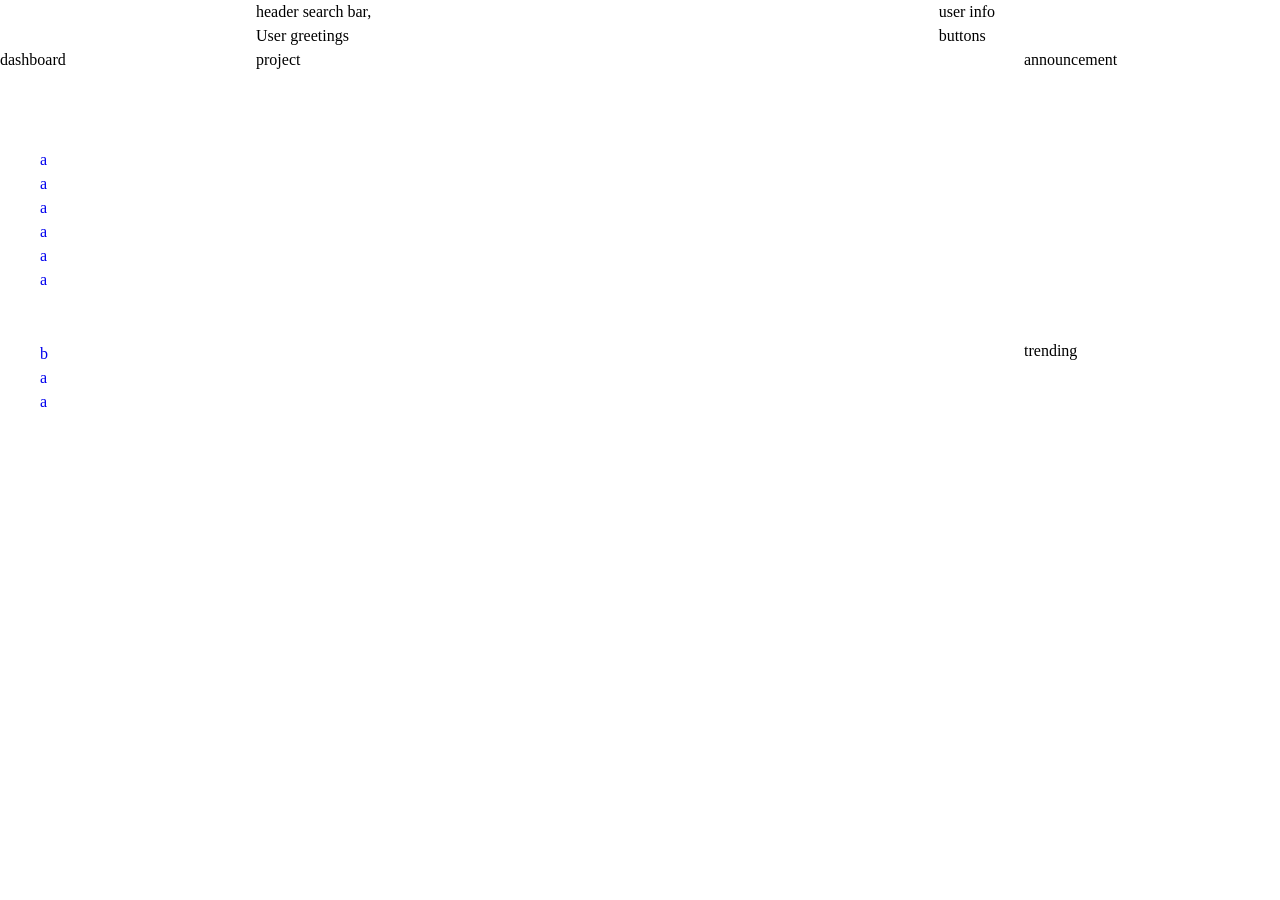
==== index.html @ 8a16e359 "finish the grid layout final" ====
<!DOCTYPE html>
<html lang="en">
<head>
    <meta charset="UTF-8">
    <meta name="viewport" content="width=device-width, initial-scale=1.0">
    <title>Admin Dashboard</title>
    <link rel="stylesheet" href="style.css">
</head>
<body>
    <div class="container">
        <div class="header">
           
            <div class="search"> header  search bar,</div>
            <div class="info"> user info</div>
            <div class="greetings">User greetings</div>
            <div class="buttons">buttons</div>
        </div>
        
        <div class="dashboard">
            <div class="logo">dashboard </div>
            
            <div class="nav1">
                <ul>
                    <li><a href="#">a</a></li>
                    <li><a href="#">a</a></li>
                    <li><a href="#">a</a></li>
                    <li><a href="#">a</a></li>
                    <li><a href="#">a</a></li>
                    <li><a href="#">a</a></li>
                </ul>
            </div>

            <div class="nav2">
                <ul>
                    <li><a href="#">b</a></li>
                    <li><a href="#">a</a></li>
                    <li><a href="#">a</a></li>  
                  </ul>
            </div>
        </div>
        <div class="main">
            <div class="project">
            project
             </div>
            <div class="announcement">
            announcement
            </div>
            <div class="trending">
            trending
            </div>
        </div>
    </div>
</body>
</html>
---- style.css ----
/*
  Josh's Custom CSS Reset
  https://www.joshwcomeau.com/css/custom-css-reset/
*/
*, *::before, *::after {
  box-sizing: border-box;
}
*:not(dialog) {
  margin: 0;
}
@media (prefers-reduced-motion: no-preference) {
  html {
    interpolate-size: allow-keywords;
  }
}
body {
  line-height: 1.5;
  -webkit-font-smoothing: antialiased;
}
img, picture, video, canvas, svg {
  display: block;
  max-width: 100%;
}
input, button, textarea, select {
  font: inherit;
}
p, h1, h2, h3, h4, h5, h6 {
  overflow-wrap: break-word;
}
p {
  text-wrap: pretty;
}
h1, h2, h3, h4, h5, h6 {
  text-wrap: balance;
}

.container{
  display: grid;
  grid-template-columns: 1fr 3fr 1fr;
}

.header{
  grid-column: 2 /4 ;
}

.dashboard{
  grid-column: 1 /2 ;
} 

.main{
  grid-column: 2 /4 ;
}

ul, li {
  list-style: none;
}

a:link {
  text-decoration: none;
}

a:visited {
  text-decoration: none;
}

a:hover {
   text-decoration: none;
}

a:active {
  text-decoration: none;
}

.dashboard{
  display: grid;
  grid-template-rows: 50px 1fr 2fr;
  gap: 50px
}
.header{
  display: grid;
  grid-template-columns: 2fr 1fr;
}
.main{
   display: grid;
   grid-template-columns: 3fr 1fr;
}

.project{
  grid-row: 1 / 3;
}
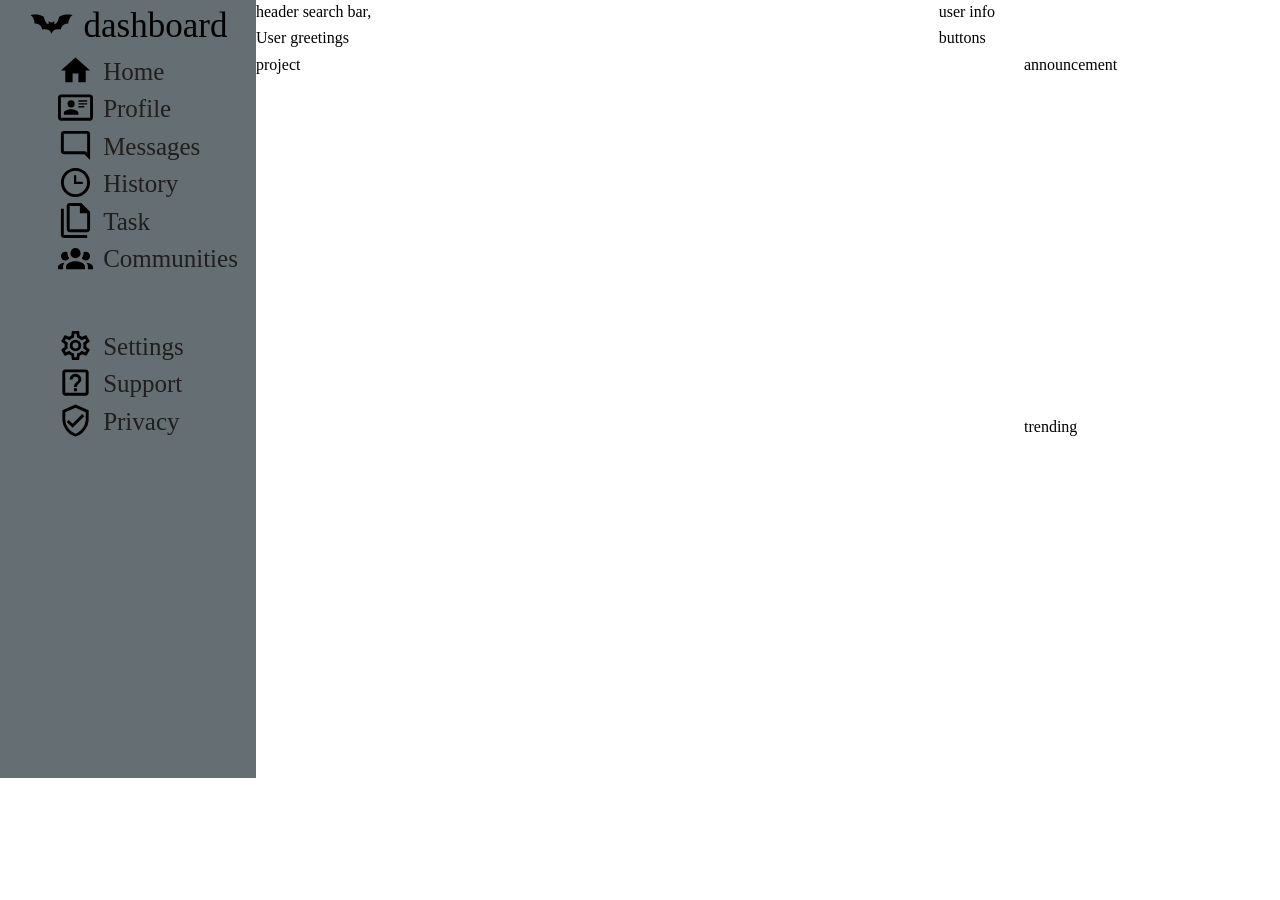
==== commit e12d3349: "finish the dashboard section" ====
--- a/index.html
+++ b/index.html
@@ -15,26 +15,27 @@
             <div class="greetings">User greetings</div>
             <div class="buttons">buttons</div>
         </div>
-        
+        <div class="logo_container">
+             <div class="logo"><img src="./Svg/bat.svg" alt="Bat"> dashboard </div>
+        </div>
         <div class="dashboard">
-            <div class="logo">dashboard </div>
-            
+           
             <div class="nav1">
                 <ul>
-                    <li><a href="#">a</a></li>
-                    <li><a href="#">a</a></li>
-                    <li><a href="#">a</a></li>
-                    <li><a href="#">a</a></li>
-                    <li><a href="#">a</a></li>
-                    <li><a href="#">a</a></li>
+                    <li><img src="./Svg/home.svg" alt="Home_logo" > <a  href="#">Home</a></li>
+                    <li><img src="./Svg/card-account-details-outline.svg" alt="profile_logo"><a href="#">Profile</a></li>
+                    <li><img src="./Svg/message-reply-outline.svg" alt="Meeage_logo"><a href="#">Messages</a></li>
+                    <li><img src="./Svg/clock-time-three-outline.svg" alt="Clock_logo"><a href="#">History</a></li>
+                    <li><img src="./Svg/file-multiple-outline.svg" alt="File_logo"><a href="#">Task</a></li>
+                    <li><img src="./Svg/account-group.svg" alt="group_People_logo"><a href="#">Communities</a></li>
                 </ul>
             </div>
 
             <div class="nav2">
                 <ul>
-                    <li><a href="#">b</a></li>
-                    <li><a href="#">a</a></li>
-                    <li><a href="#">a</a></li>  
+                    <li><img src="./Svg/cog-outline.svg" alt="Cog_logo"><a href="#">Settings</a></li>
+                    <li><img src="./Svg/help-box-outline.svg" alt="help_logo"><a href="#">Support</a></li>
+                    <li><img src="./Svg/shield-check-outline.svg" alt="Shield_logo"><a href="#">Privacy</a></li>  
                   </ul>
             </div>
         </div>
--- a/style.css
+++ b/style.css
@@ -33,7 +33,16 @@
 h1, h2, h3, h4, h5, h6 {
   text-wrap: balance;
 }
+:root{
+  --big_header: 35px;
+  --small_header: 25px;
 
+  --bg_color_black: rgb(32, 30, 30);
+  --bg_color_gray: #656e72 ;
+
+  --white_txt: white;
+
+}
 .container{
   display: grid;
   grid-template-columns: 1fr 3fr 1fr;
@@ -57,28 +66,43 @@
 
 a:link {
   text-decoration: none;
+  color: var(--bg_color_black);
 }
 
 a:visited {
   text-decoration: none;
+    color: var(--bg_color_black);
 }
+
 
 a:hover {
    text-decoration: none;
+     color: var(--bg_color_black);
 }
+
 
 a:active {
   text-decoration: none;
+  color: var(--bg_color_black);
 }
-
+.logo_container{
+  display: grid;
+  justify-content: center;
+  grid-column: 1/2;
+  grid-row: 1 /2;
+  background-color: var(--bg_color_gray);
+}
 .dashboard{
   display: grid;
-  grid-template-rows: 50px 1fr 2fr;
-  gap: 50px
+  grid-template-rows:  1fr 2fr;
+  gap: 50px;
+  justify-content:center;
+  background: var(--bg_color_gray);
+
 }
 .header{
   display: grid;
-  grid-template-columns: 2fr 1fr;
+  grid-template-columns: 2fr 1fr ;
 }
 .main{
    display: grid;
@@ -87,4 +111,26 @@
 
 .project{
   grid-row: 1 / 3;
-}+
+}
+.logo{
+  font-size: var(--big_header);
+  display: flex;
+  gap: 10px;
+  
+}
+.logo_container .logo img{
+   height: 45px;
+  width: 45px;
+}
+.dashboard img{
+  height: var(--big_header);
+  width: var(--big_header);
+}
+.nav1 li,
+.nav2 li{
+  font-size: var(--small_header);
+  display: flex;
+  gap: 10px;
+}
+
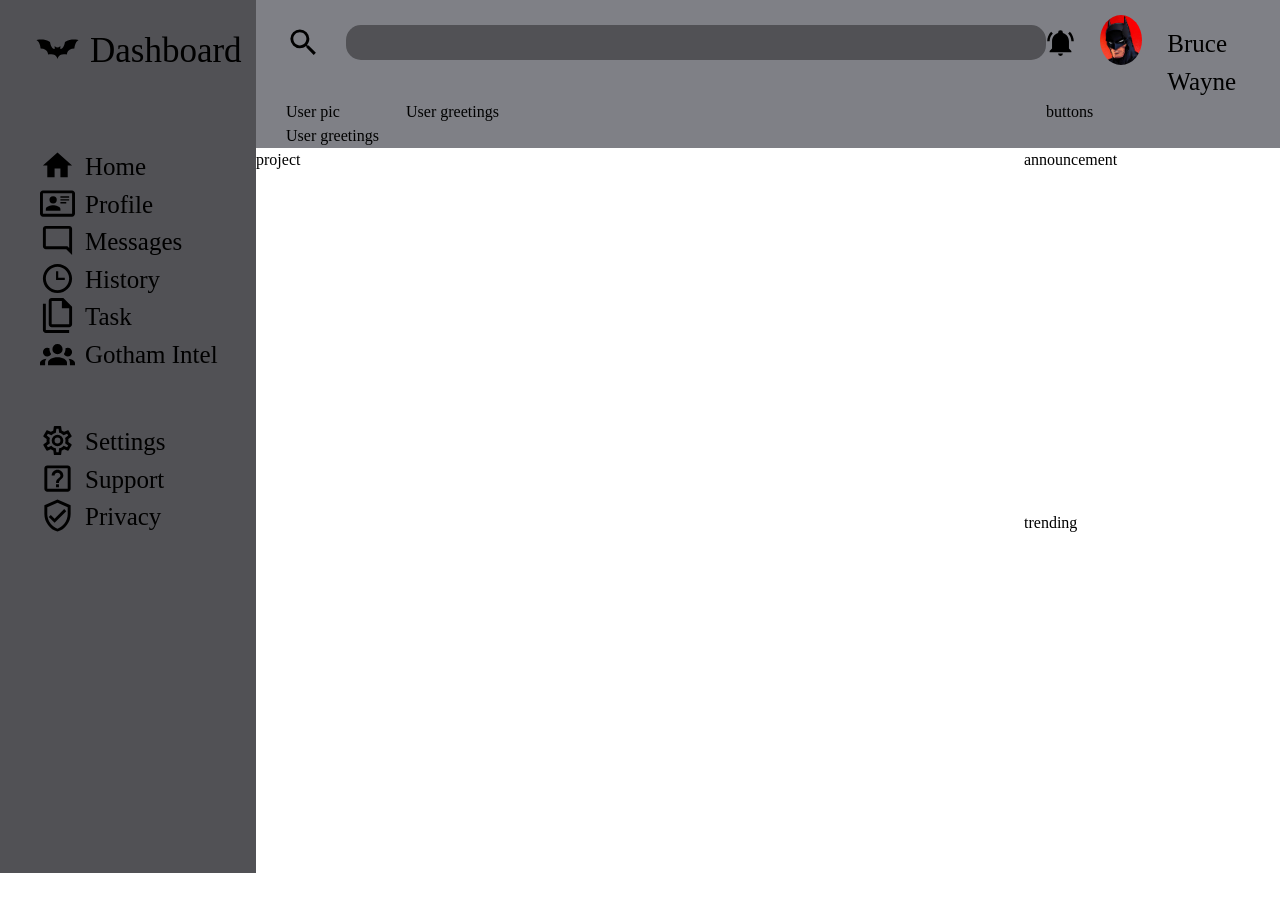
==== commit 161d4bf7: "finished the half of header" ====
--- a/index.html
+++ b/index.html
@@ -10,13 +10,33 @@
     <div class="container">
         <div class="header">
            
-            <div class="search"> header  search bar,</div>
-            <div class="info"> user info</div>
-            <div class="greetings">User greetings</div>
+            <div class="search">
+                <form action="#">
+                    <label for="search"><img src="./Svg/magnify.svg" alt="magnify_glass">  </label>
+                    <input type="text" id="search" name="search">
+                </form></div>
+            <div class="info"> 
+                <div class="img1">
+                    <img src="./Svg/bell-ring.svg" alt="bell">
+                </div>
+                <div class="img2">
+                    <img src="./pic/batmanpic.jpeg" alt="batman">
+                </div> Bruce Wayne</div>
+            <div class="greetings">
+                <div class="profil">
+                    User pic
+                </div>
+                <div class="txt1">
+                    User greetings 
+                </div>
+                <div class="txt2">
+                    User greetings 
+                </div>
+            </div>
             <div class="buttons">buttons</div>
         </div>
         <div class="logo_container">
-             <div class="logo"><img src="./Svg/bat.svg" alt="Bat"> dashboard </div>
+             <div class="logo"><img src="./Svg/bat.svg" alt="Bat"> Dashboard </div>
         </div>
         <div class="dashboard">
            
@@ -24,10 +44,10 @@
                 <ul>
                     <li><img src="./Svg/home.svg" alt="Home_logo" > <a  href="#">Home</a></li>
                     <li><img src="./Svg/card-account-details-outline.svg" alt="profile_logo"><a href="#">Profile</a></li>
-                    <li><img src="./Svg/message-reply-outline.svg" alt="Meeage_logo"><a href="#">Messages</a></li>
+                    <li><img src="./Svg/message-reply-outline.svg" alt="Message_logo"><a href="#">Messages</a></li>
                     <li><img src="./Svg/clock-time-three-outline.svg" alt="Clock_logo"><a href="#">History</a></li>
                     <li><img src="./Svg/file-multiple-outline.svg" alt="File_logo"><a href="#">Task</a></li>
-                    <li><img src="./Svg/account-group.svg" alt="group_People_logo"><a href="#">Communities</a></li>
+                    <li><img src="./Svg/account-group.svg" alt="group_People_logo"><a href="#">Gotham Intel</a></li>
                 </ul>
             </div>
 
--- a/style.css
+++ b/style.css
@@ -34,13 +34,17 @@
   text-wrap: balance;
 }
 :root{
+  --bigest_header:100px;
+  --biger_header: 50px;
   --big_header: 35px;
   --small_header: 25px;
 
-  --bg_color_black: rgb(32, 30, 30);
-  --bg_color_gray: #656e72 ;
+  --bg_color_black: 	#242424(32, 30, 30);
+  --bg_color_gray: 		#515155;
+  --bg_color_light_gray: #7F8086;
 
   --white_txt: white;
+
 
 }
 .container{
@@ -87,22 +91,26 @@
 }
 .logo_container{
   display: grid;
-  justify-content: center;
+  justify-content: start;
   grid-column: 1/2;
   grid-row: 1 /2;
   background-color: var(--bg_color_gray);
+  padding-left: 35px;
 }
 .dashboard{
   display: grid;
   grid-template-rows:  1fr 2fr;
   gap: 50px;
-  justify-content:center;
+  justify-content:start;
   background: var(--bg_color_gray);
 
 }
 .header{
   display: grid;
   grid-template-columns: 2fr 1fr ;
+  padding-left: 30px;
+  padding-top: var(--small_header);
+  background: var(--bg_color_light_gray);
 }
 .main{
    display: grid;
@@ -112,6 +120,9 @@
 .project{
   grid-row: 1 / 3;
 
+}
+.logo_container{
+   padding-top: var(--small_header)
 }
 .logo{
   font-size: var(--big_header);
@@ -134,3 +145,49 @@
   gap: 10px;
 }
 
+form label
+{
+  height: var(--big_header);
+  width: var(--big_header);
+ gap: var(--small_header);
+}
+form input[type="text"]{
+  padding: 7px;
+  font-size: 14px;
+  border-radius: 15px;
+  border: none;
+  background-color: var(--bg_color_gray);
+  width: 700px;
+}
+.search form{
+  display: flex; 
+   gap: var(--small_header);
+}
+.info{
+  display: flex;
+  gap: var(--small_header);
+  font-size: var(--small_header);
+}
+.img1 img{
+  height: var(--big_header);
+  width: var(--big_header);
+}
+.img2 img{
+    margin-top: -10px;
+    height: var(--biger_header);
+    width: var(--biger_header);
+    border-radius: 50%;
+}
+.greetings{
+  display:  grid;
+  grid-template-columns: 120px 1fr;
+  grid-template-rows: 1fr 1fr;
+}
+
+.greetings  .profile{
+  grid-row: 1 /3 ;
+}
+
+.profile image{
+ 
+}
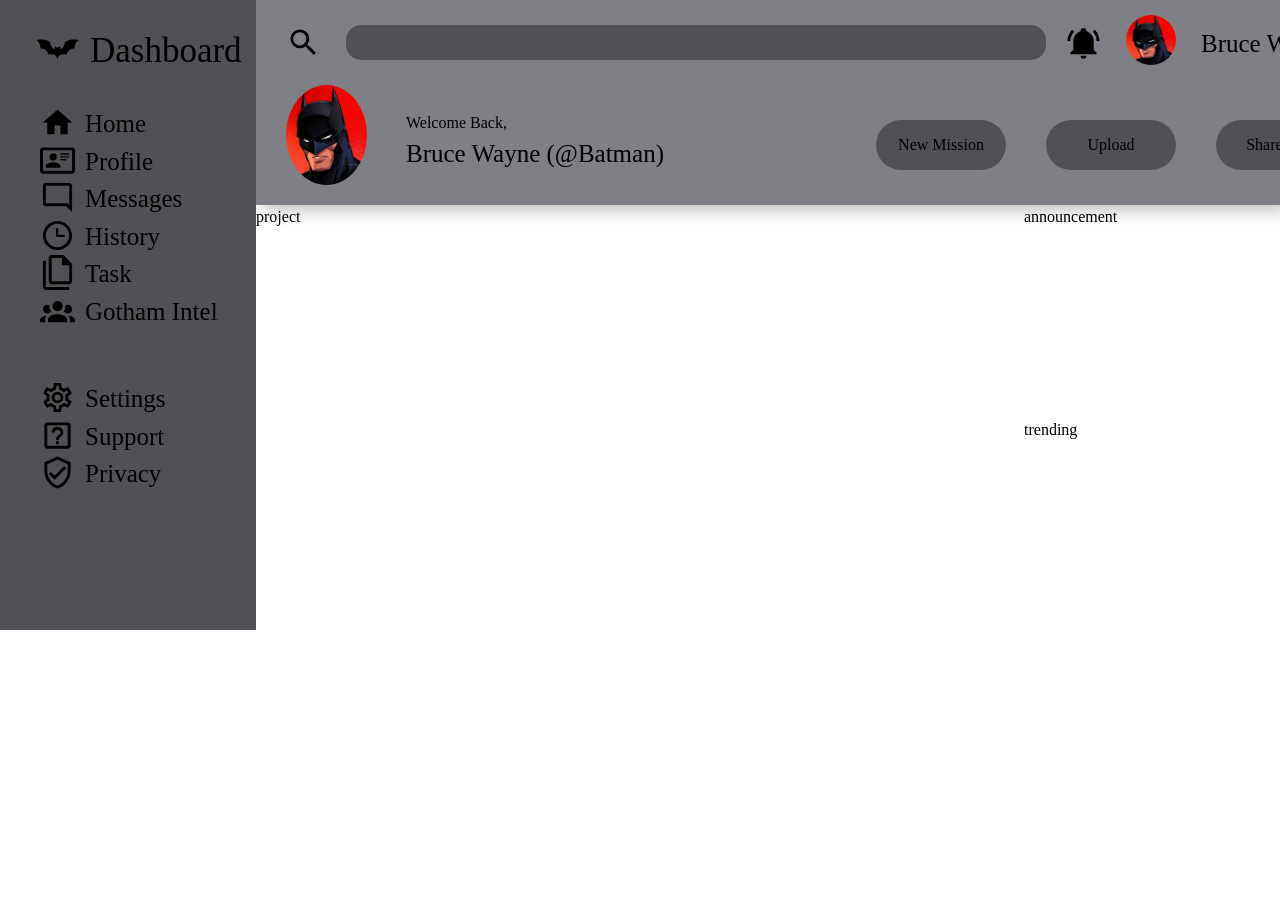
==== commit a7569e77: "completed the header" ====
--- a/index.html
+++ b/index.html
@@ -23,17 +23,21 @@
                     <img src="./pic/batmanpic.jpeg" alt="batman">
                 </div> Bruce Wayne</div>
             <div class="greetings">
-                <div class="profil">
-                    User pic
+                <div class="profile">
+                    <img src="./pic/batmanpic.jpeg" alt="batman">
                 </div>
                 <div class="txt1">
-                    User greetings 
+                    Welcome Back,
                 </div>
                 <div class="txt2">
-                    User greetings 
+                    Bruce Wayne (@Batman)
                 </div>
             </div>
-            <div class="buttons">buttons</div>
+            <div class="buttons">
+                <button>New Mission </button>
+                <button>Upload</button>
+                <button>Share Intel</button>
+            </div>
         </div>
         <div class="logo_container">
              <div class="logo"><img src="./Svg/bat.svg" alt="Bat"> Dashboard </div>
--- a/style.css
+++ b/style.css
@@ -34,18 +34,19 @@
   text-wrap: balance;
 }
 :root{
-  --bigest_header:100px;
-  --biger_header: 50px;
+  --biggest_header:100px;
+  --bigger_header: 50px;
   --big_header: 35px;
   --small_header: 25px;
 
   --bg_color_black: 	#242424(32, 30, 30);
+  --bg_color_dark_gray: 	#454547;
   --bg_color_gray: 		#515155;
   --bg_color_light_gray: #7F8086;
 
   --white_txt: white;
 
-
+  --small_txt:16px;
 }
 .container{
   display: grid;
@@ -111,6 +112,8 @@
   padding-left: 30px;
   padding-top: var(--small_header);
   background: var(--bg_color_light_gray);
+  gap: 20px;
+  box-shadow: 8px 5px 16px 0px rgba(0,0,0,0.26);
 }
 .main{
    display: grid;
@@ -137,6 +140,9 @@
 .dashboard img{
   height: var(--big_header);
   width: var(--big_header);
+}
+.nav1{
+  margin-top: -100px;
 }
 .nav1 li,
 .nav2 li{
@@ -174,20 +180,55 @@
 }
 .img2 img{
     margin-top: -10px;
-    height: var(--biger_header);
-    width: var(--biger_header);
+    height: var(--bigger_header);
+    width: var(--bigger_header);
     border-radius: 50%;
 }
 .greetings{
   display:  grid;
   grid-template-columns: 120px 1fr;
   grid-template-rows: 1fr 1fr;
+  margin-bottom: 20px;
 }
 
 .greetings  .profile{
   grid-row: 1 /3 ;
 }
 
-.profile image{
- 
+.profile img{
+  height: var(--biggest_header);
+  width: var(---biggest_header);
+  border-radius: 60%;
+}
+
+.greetings .txt1{
+  font-size: var(--small_txt);
+  align-self: end;
+}
+
+.greetings .txt2{
+  font-size: var(--small_header);
+}
+.buttons{
+  align-self: center;
+  justify-items: center;
+  display: grid;
+  grid-template-columns: 150px 150px 150px;
+  margin-left: -200px;
+  gap: 20px;
+}
+
+.buttons button{
+  width: 130px;
+  height: 50px;
+  text-align: center;
+  background-color: var(--bg_color_gray);
+  border-radius: 50px;
+  border: none;
+  font-size: var(--small_txt);
+  
+}
+
+.buttons button:active{
+  background-color: var(--bg_color_dark_gray);
 }
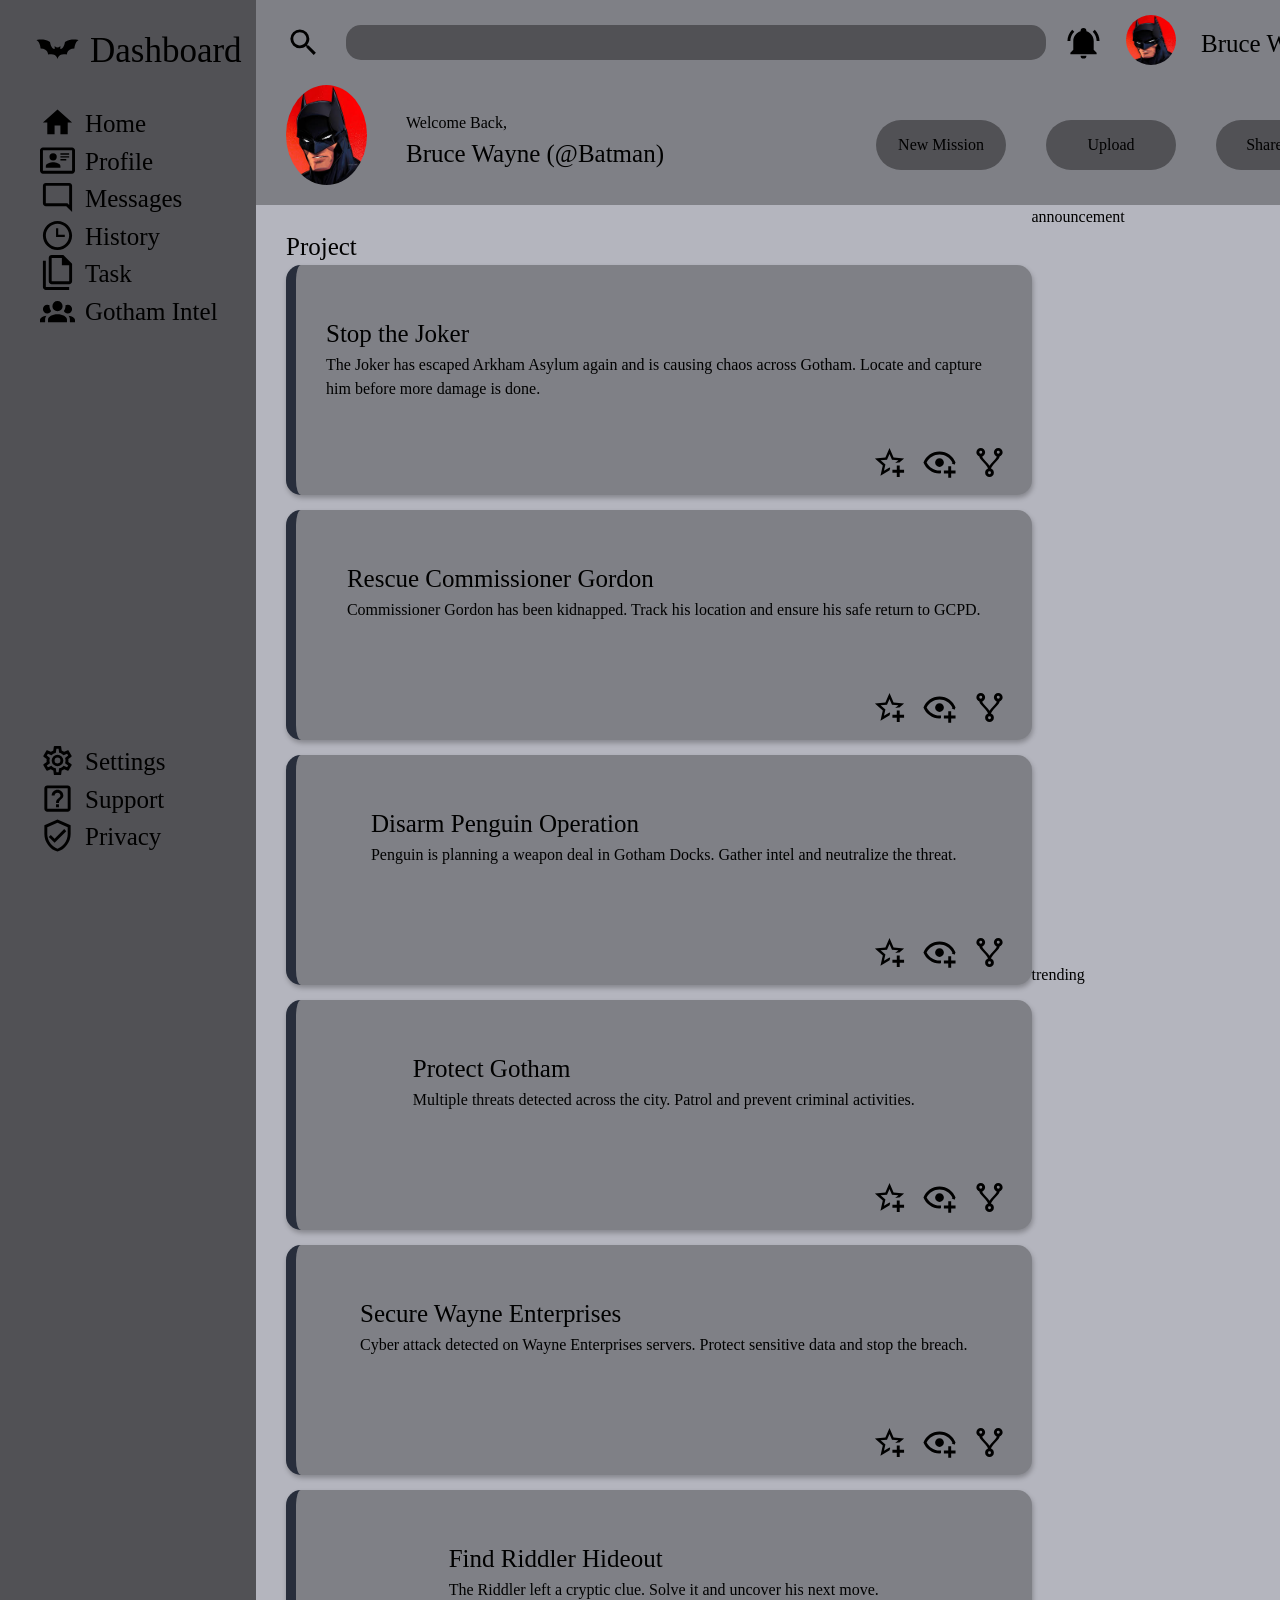
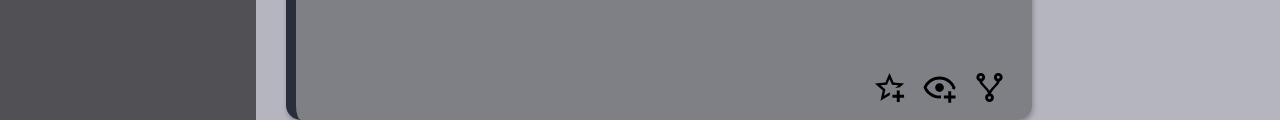
==== commit 69ab405b: "finish the project section" ====
--- a/index.html
+++ b/index.html
@@ -65,10 +65,102 @@
         </div>
         <div class="main">
             <div class="project">
-            project
+                <div class="project_header">Project</div>
+                    <div class="project_list">
+                         <div class="project_card">
+                            <div class="project_txt">
+                                <div class="project_title">
+                                    Stop the Joker
+                                </div>
+                                <p>
+                                    The Joker has escaped Arkham Asylum again and is causing chaos across Gotham. Locate and capture him before more damage is done.
+                                </p>
+                            </div>
+                     <div class="project_logo">
+                        <a href="#"><img src="./Svg/star-plus-outline.svg" alt="Star_logo"></a>  
+                        <a href="#"><img src="./Svg/eye-plus-outline.svg" alt="Eye_logo"></a>
+                        <a href="#"><img src="./Svg/source-fork.svg" alt="Source-fork_logo"></a> 
+                    </div>
+                </div>
+                <div class="project_card">
+                        <div class="project_txt">
+                            <div class="project_title">
+                                Rescue Commissioner Gordon
+                            </div>
+                            <p>
+                                Commissioner Gordon has been kidnapped. Track his location and ensure his safe return to GCPD.
+                            </p>
+                        </div>
+                     <div class="project_logo">
+                        <a href="#"><img src="./Svg/star-plus-outline.svg" alt="Star_logo"></a>  
+                        <a href="#"><img src="./Svg/eye-plus-outline.svg" alt="Eye_logo"></a>
+                        <a href="#"><img src="./Svg/source-fork.svg" alt="Source-fork_logo"></a> 
+                    </div>
+                </div>
+                <div class="project_card">
+                    <div class="project_txt">
+                        <div class="project_title">
+                            Disarm Penguin Operation
+                        </div>
+                        <p>
+                            Penguin is planning a weapon deal in Gotham Docks. Gather intel and neutralize the threat.
+                        </p>
+                    </div>    
+                    <div class="project_logo">
+                        <a href="#"><img src="./Svg/star-plus-outline.svg" alt="Star_logo"></a>  
+                        <a href="#"><img src="./Svg/eye-plus-outline.svg" alt="Eye_logo"></a>
+                        <a href="#"><img src="./Svg/source-fork.svg" alt="Source-fork_logo"></a> 
+                    </div>
+                </div>
+                <div class="project_card">
+                    <div class="project_txt">
+                            <div class="project_title">
+                                Protect Gotham
+                            </div>
+                            <p>
+                                Multiple threats detected across the city. Patrol and prevent criminal activities.
+                            </p>
+                    </div>
+                     <div class="project_logo">
+                        <a href="#"><img src="./Svg/star-plus-outline.svg" alt="Star_logo"></a>  
+                        <a href="#"><img src="./Svg/eye-plus-outline.svg" alt="Eye_logo"></a>
+                        <a href="#"><img src="./Svg/source-fork.svg" alt="Source-fork_logo"></a> 
+                    </div>
+                </div>
+                <div class="project_card">
+                    <div class="project_txt">
+                            <div class="project_title">
+                                Secure Wayne Enterprises
+                            </div>
+                            <p>
+                                Cyber attack detected on Wayne Enterprises servers. Protect sensitive data and stop the breach.
+                            </p>
+                    </div>
+                     <div class="project_logo">
+                        <a href="#"><img src="./Svg/star-plus-outline.svg" alt="Star_logo"></a>  
+                        <a href="#"><img src="./Svg/eye-plus-outline.svg" alt="Eye_logo"></a>
+                        <a href="#"><img src="./Svg/source-fork.svg" alt="Source-fork_logo"></a> 
+                    </div>
+                </div>
+                <div class="project_card">
+                    <div class="project_txt">
+                            <div class="project_title">
+                                Find Riddler Hideout
+                            </div>
+                            <p>
+                                The Riddler left a cryptic clue. Solve it and uncover his next move.
+                            </p>
+                    </div>
+                     <div class="project_logo">
+                        <a href="#"><img src="./Svg/star-plus-outline.svg" alt="Star_logo"></a>  
+                        <a href="#"><img src="./Svg/eye-plus-outline.svg" alt="Eye_logo"></a>
+                        <a href="#"><img src="./Svg/source-fork.svg" alt="Source-fork_logo"></a> 
+                    </div>
+                    </div>
+                </div>
              </div>
             <div class="announcement">
-            announcement
+              announcement
             </div>
             <div class="trending">
             trending
--- a/style.css
+++ b/style.css
@@ -43,10 +43,12 @@
   --bg_color_dark_gray: 	#454547;
   --bg_color_gray: 		#515155;
   --bg_color_light_gray: #7F8086;
-
+  --bg_color_gray_lightest: #b4b5be;
   --white_txt: white;
 
   --small_txt:16px;
+
+  --shadow: 1px 3px 5px 0px rgba(0,0,0,0.26);
 }
 .container{
   display: grid;
@@ -113,7 +115,7 @@
   padding-top: var(--small_header);
   background: var(--bg_color_light_gray);
   gap: 20px;
-  box-shadow: 8px 5px 16px 0px rgba(0,0,0,0.26);
+  box-shadow: var(--shadow);
 }
 .main{
    display: grid;
@@ -231,4 +233,59 @@
 
 .buttons button:active{
   background-color: var(--bg_color_dark_gray);
+}
+
+.main{
+  background-color: var(--bg_color_gray_lightest);
+  padding-left: 30px;
+}
+
+.project .project_header,
+.project_card .project_title{
+  font-size: var(--small_header);
+  font-weight: 400;
+}
+
+.project_card .project_title,
+.project_card p{
+  text-align: left;
+} 
+.project_logo{
+  display: flex;
+  gap: 15px;
+  justify-content: end;
+  padding-right: var(--small_header);
+}
+.project_header{
+  align-self: end;
+}
+.project_logo img{
+  height: var(--big_header);
+  width: var(--big_header);
+}
+
+.project_card{
+  background: var(--bg_color_light_gray);
+}
+.project{
+      display: grid;
+    grid-template-rows: 60px 1fr;
+     
+}
+.project_list{
+   display: grid;
+  grid-template-columns: repeat(auto-fit, minmax(450px, 1fr));
+  gap: 15px;
+}
+.project_card{
+  height: 230px;
+  border-left: solid 10px 	#282e3c;
+  border-radius: 15px;
+  display: grid;
+  grid-template-rows: 180px 50px;
+  box-shadow: var(--shadow);
+}
+.project_txt{
+  justify-self: center;
+  padding: 50px 30px 10px 30px;
 }
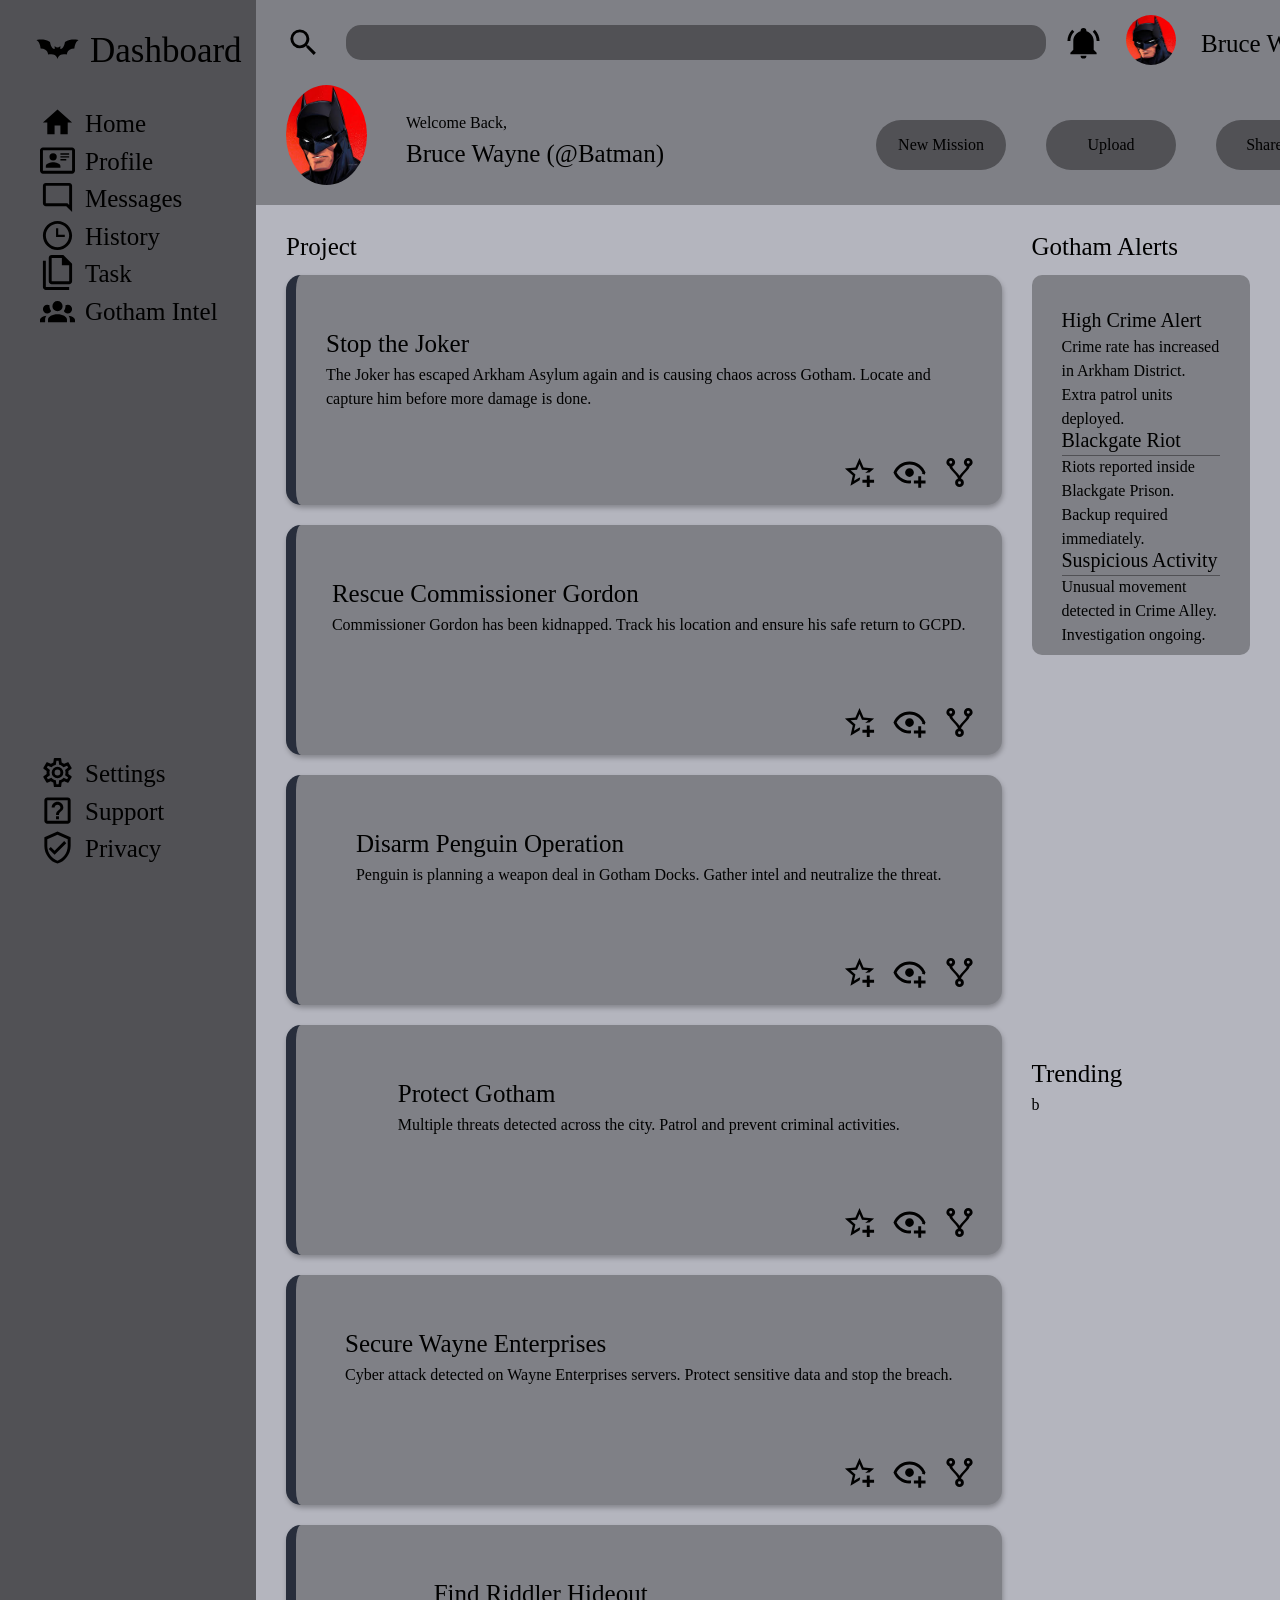
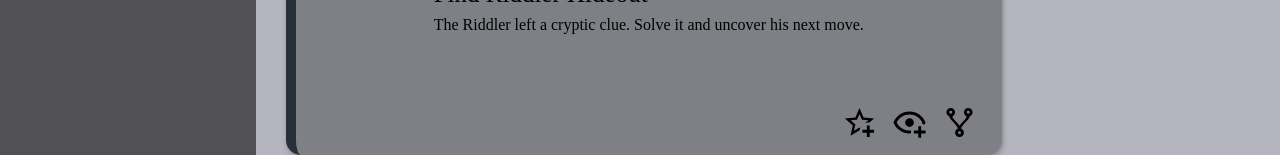
==== commit 53d3ee84: "completed the alert section" ====
--- a/index.html
+++ b/index.html
@@ -160,10 +160,29 @@
                 </div>
              </div>
             <div class="announcement">
-              announcement
+                 <div class="announcement_header">Gotham Alerts</div> 
+                 <div class="announcement_body"> 
+                    <div class="announcement_part">
+                        <p class="announcement_subhead">High Crime Alert</p>
+                        <p class="announcement_text">Crime rate has increased in Arkham District. Extra patrol units deployed.</p>
+                       <br>
+                        <hr>
+                    </div>
+                    <div class="announcement_part">
+                        <p class="announcement_subhead">Blackgate Riot</p>
+                        <p class="announcement_text">Riots reported inside Blackgate Prison. Backup required immediately.</p>
+                        <br>
+                        <hr>
+                    </div>
+                    <div class="announcement_part">
+                        <p class="announcement_subhead">Suspicious Activity</p>
+                        <p class="announcement_text">Unusual movement detected in Crime Alley. Investigation ongoing.</p>
+                    </div>
+                </div>
             </div>
             <div class="trending">
-            trending
+            <div class="trending_header">Trending</div>
+            <div class="trending_body"> b</div>
             </div>
         </div>
     </div>
--- a/style.css
+++ b/style.css
@@ -47,7 +47,7 @@
   --white_txt: white;
 
   --small_txt:16px;
-
+  --medium_txt: 20px;
   --shadow: 1px 3px 5px 0px rgba(0,0,0,0.26);
 }
 .container{
@@ -241,7 +241,9 @@
 }
 
 .project .project_header,
-.project_card .project_title{
+.project_card .project_title,
+.announcement .announcement_header,
+.trending .trending_header{
   font-size: var(--small_header);
   font-weight: 400;
 }
@@ -256,7 +258,9 @@
   justify-content: end;
   padding-right: var(--small_header);
 }
-.project_header{
+.project_header , 
+.announcement_header,
+.trending_header{
   align-self: end;
 }
 .project_logo img{
@@ -264,18 +268,16 @@
   width: var(--big_header);
 }
 
-.project_card{
-  background: var(--bg_color_light_gray);
-}
-.project{
+.project,.announcement{
       display: grid;
     grid-template-rows: 60px 1fr;
-     
+     gap: 10px;
 }
 .project_list{
    display: grid;
-  grid-template-columns: repeat(auto-fit, minmax(450px, 1fr));
-  gap: 15px;
+  grid-template-columns: repeat(auto-fit, minmax(400px, 1fr));
+  gap: 20px;
+  margin-right: 30px;
 }
 .project_card{
   height: 230px;
@@ -284,8 +286,37 @@
   display: grid;
   grid-template-rows: 180px 50px;
   box-shadow: var(--shadow);
+  background: var(--bg_color_light_gray);
 }
 .project_txt{
   justify-self: center;
   padding: 50px 30px 10px 30px;
-}+}
+
+.announcement_body{
+  background: var(--bg_color_light_gray);
+  margin-right: 30px;
+  border-radius: 10px;
+  display: grid;
+  grid-template-rows: 120px 120px 140px;
+  height: 380px;
+  text-align: left;
+  padding:30px;
+  
+}
+.trending{
+  margin-top: -150px;
+}
+
+.announcement_part .announcement_subhead{
+  font-size: var(--medium_txt);
+  font-weight: 300;
+}
+.announcement_part .announcement_text{
+  font-size: var(--small_txt); 
+}
+ .announcement_part hr{
+  background-color: var(--bg_color_gray); 
+  height: 1px; 
+  border: 0;
+ }
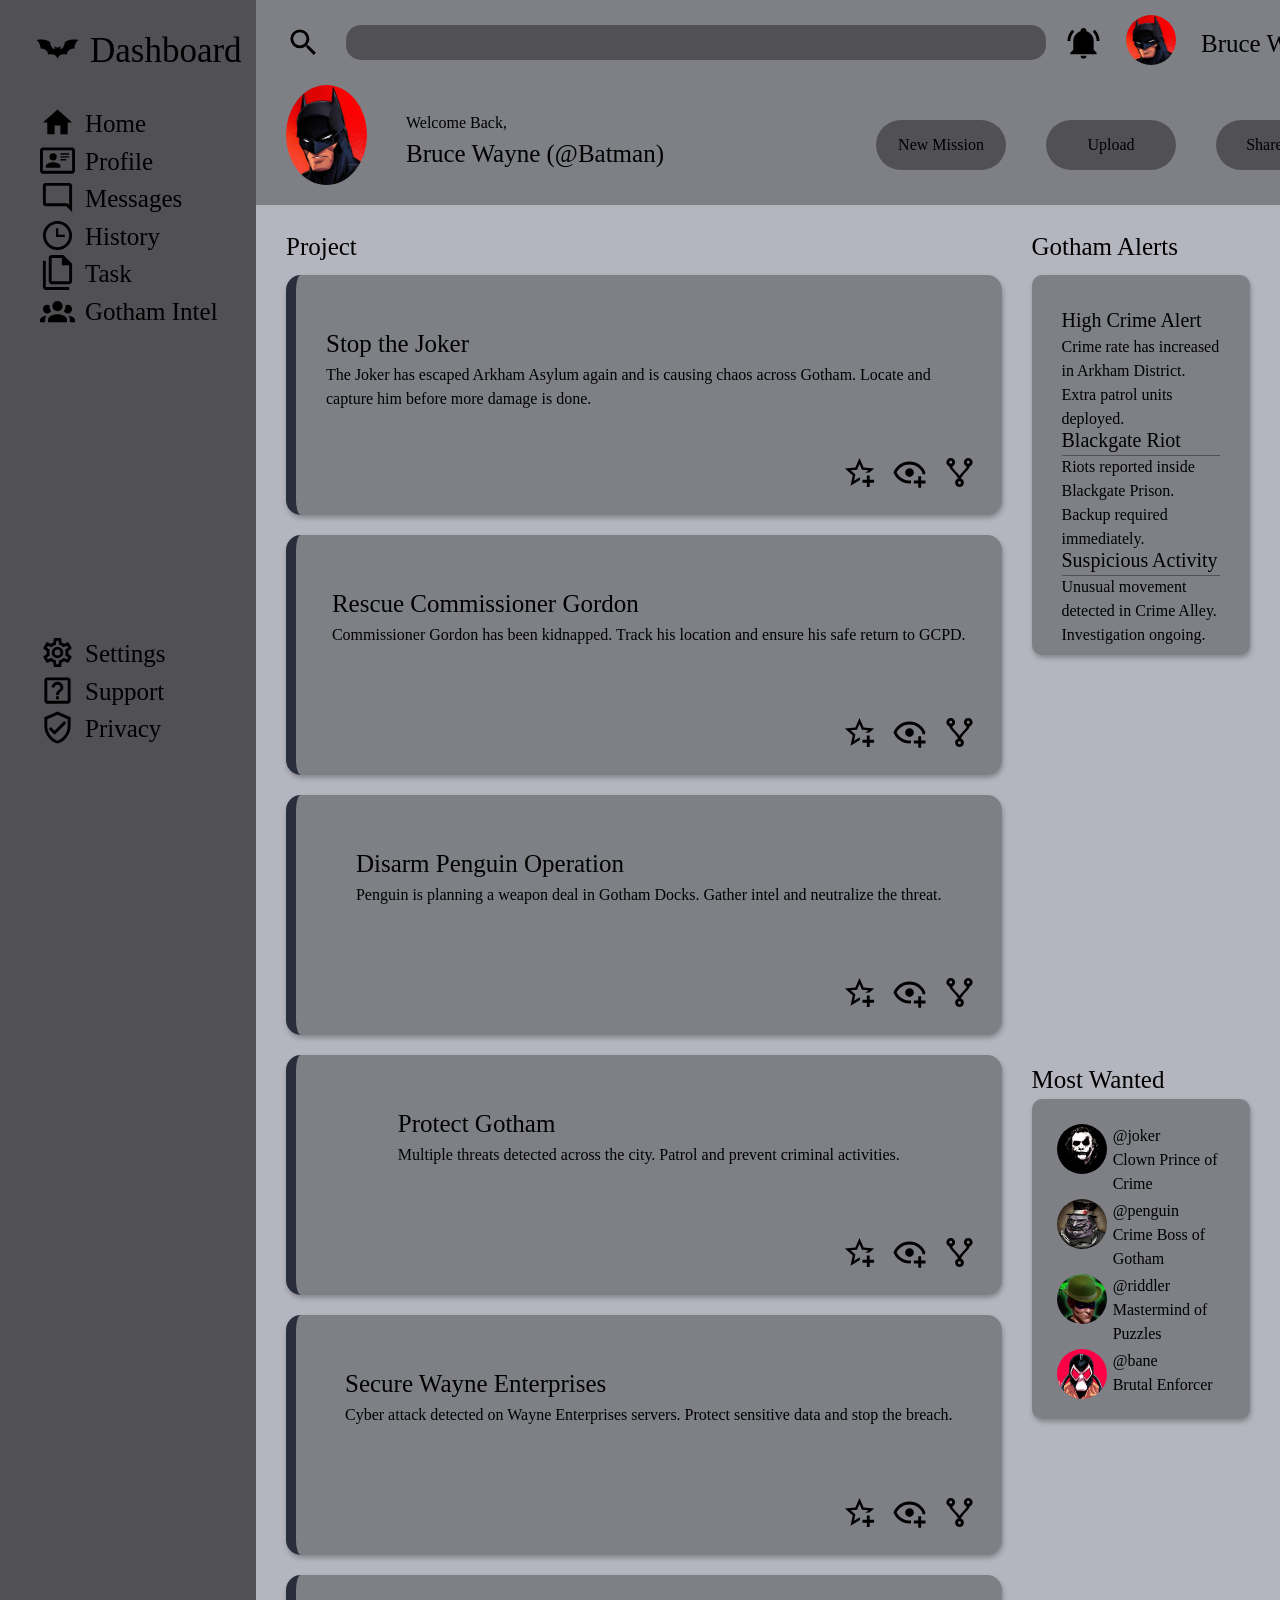
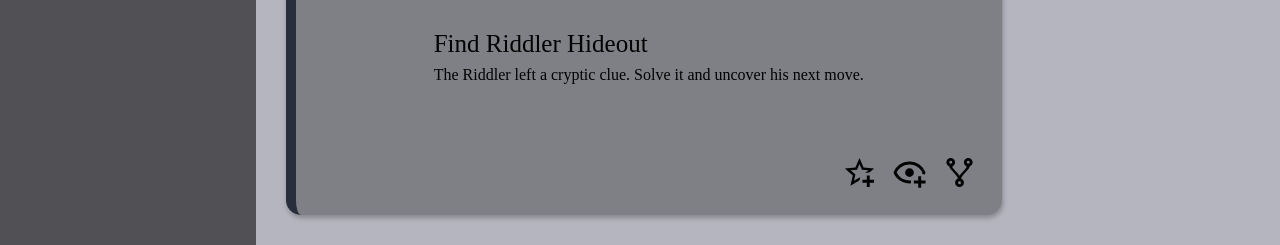
==== commit cfac68e3: "finish the trending tab" ====
--- a/index.html
+++ b/index.html
@@ -181,8 +181,43 @@
                 </div>
             </div>
             <div class="trending">
-            <div class="trending_header">Trending</div>
-            <div class="trending_body"> b</div>
+                <div class="trending_header">Most Wanted</div>
+                <div class="trending_body"> 
+                    <div class="trending_part">
+                        <img src="./pic/joker.png" alt="Joker">
+                        <p>
+                        @joker
+                        <br>
+                            Clown Prince of Crime
+                        </p>
+                    
+                    </div>
+                    <div class="trending_part">
+                        <img src="./pic/penguin.jpg" alt="Penguin">
+                        <p>
+                            @penguin
+                        <br>
+                        
+                            Crime Boss of Gotham
+                        </p>
+                    </div>
+                    <div class="trending_part">
+                        <img src="./pic/riddler.jpg" alt="riddle">
+                        <p>
+                            @riddler
+                        <br>
+                            Mastermind of Puzzles
+                        </p>
+                    </div>
+                    <div class="trending_part">
+                        <img src="./pic/bane.png" alt="Bane">
+                        <p>
+                            @bane
+                        <br>
+                            Brutal Enforcer
+                        </p>
+                    </div>
+                </div>
             </div>
         </div>
     </div>
--- a/style.css
+++ b/style.css
@@ -65,6 +65,7 @@
 
 .main{
   grid-column: 2 /4 ;
+  padding-bottom: 30px;
 }
 
 ul, li {
@@ -152,7 +153,9 @@
   display: flex;
   gap: 10px;
 }
-
+.nav2{
+  margin-top: -150px;
+}
 form label
 {
   height: var(--big_header);
@@ -280,7 +283,7 @@
   margin-right: 30px;
 }
 .project_card{
-  height: 230px;
+  height: 240px;
   border-left: solid 10px 	#282e3c;
   border-radius: 15px;
   display: grid;
@@ -302,10 +305,10 @@
   height: 380px;
   text-align: left;
   padding:30px;
-  
-}
-.trending{
-  margin-top: -150px;
+  box-shadow: var(--shadow);
+}
+.trending_header{
+  margin-top: 10px;
 }
 
 .announcement_part .announcement_subhead{
@@ -320,3 +323,25 @@
   height: 1px; 
   border: 0;
  }
+.trending_body{
+  background: var(--bg_color_light_gray);
+   margin-right: 30px;
+  border-radius: 10px;
+  height: 320px;
+  display: grid;
+  grid-template-rows: repeat(4, 75px);
+  padding: 25px;
+   box-shadow: var(--shadow);
+  
+}
+
+.trending_part{
+  display: grid;
+  align-self: left;
+  grid-template-columns: 1fr 2fr;
+}
+.trending_part img{
+    height: var(--bigger_header);
+    width: var(--bigger_header);
+    border-radius: 50%;
+}
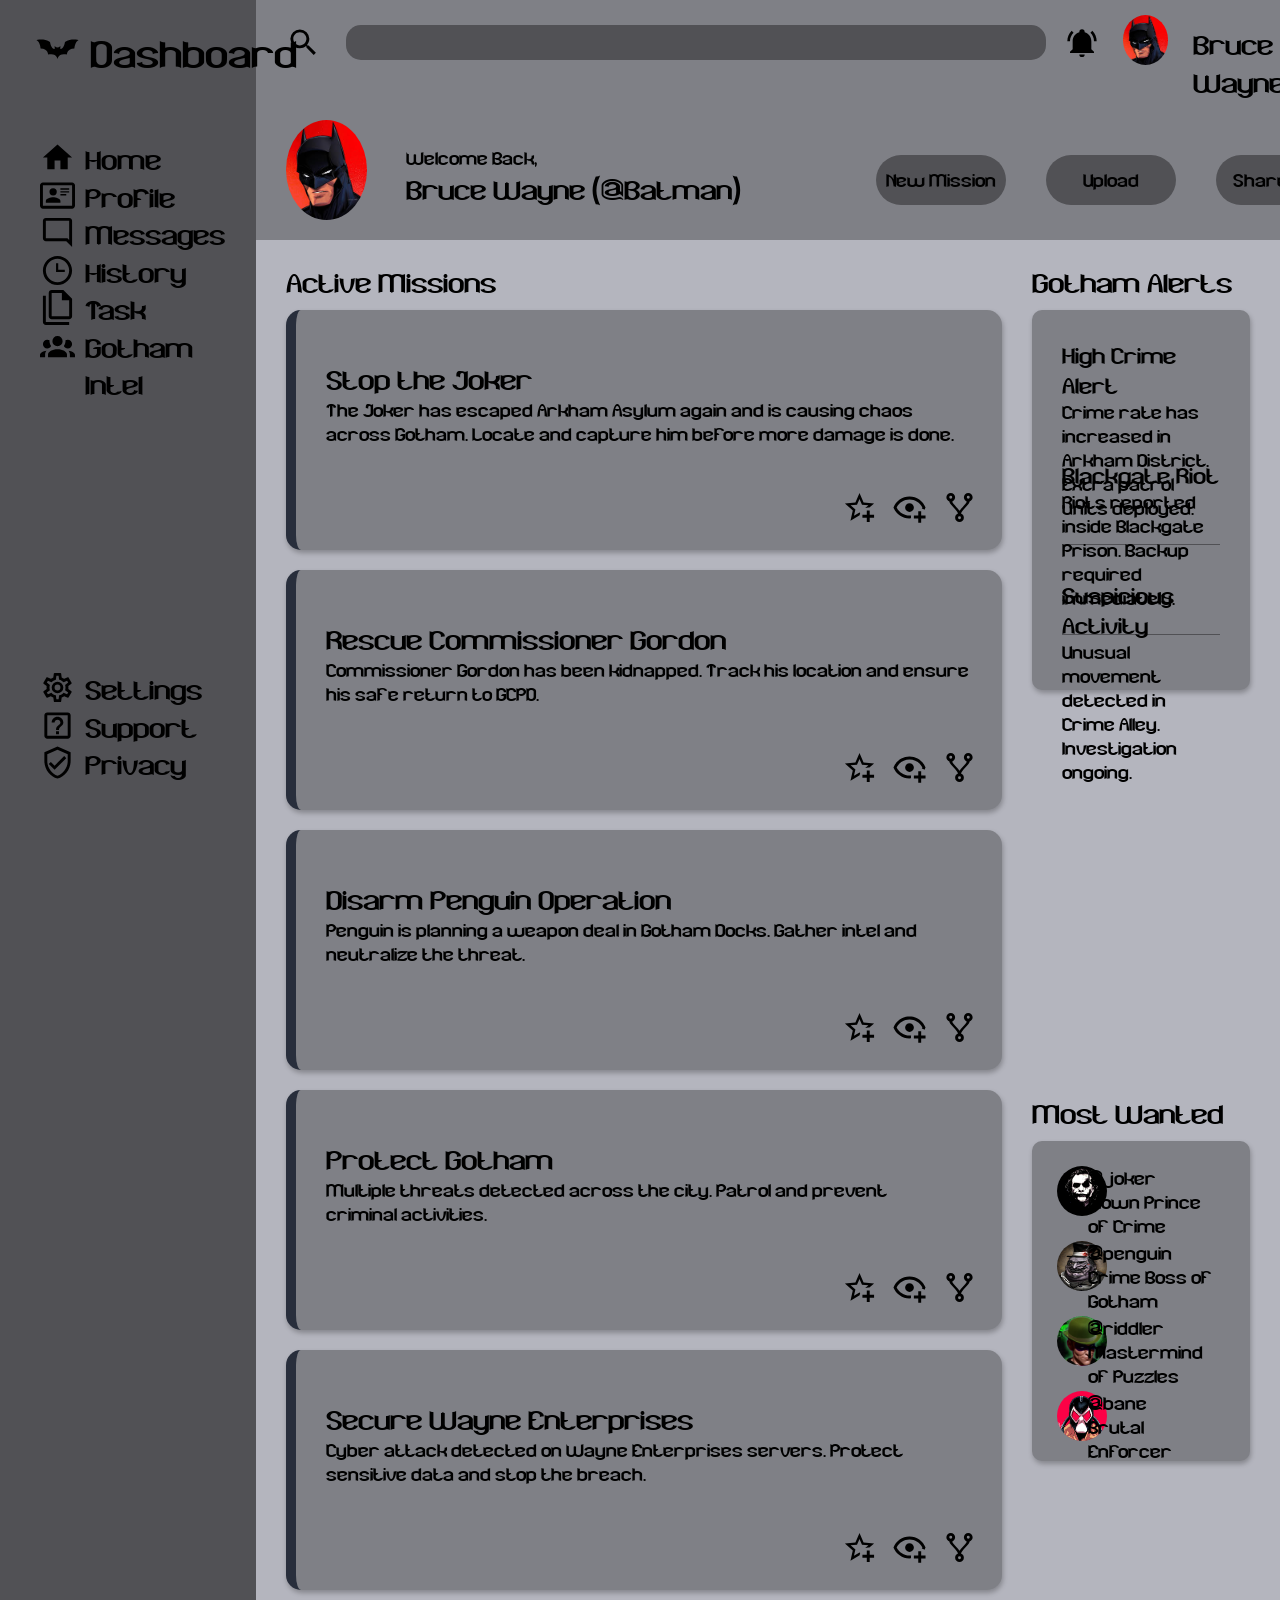
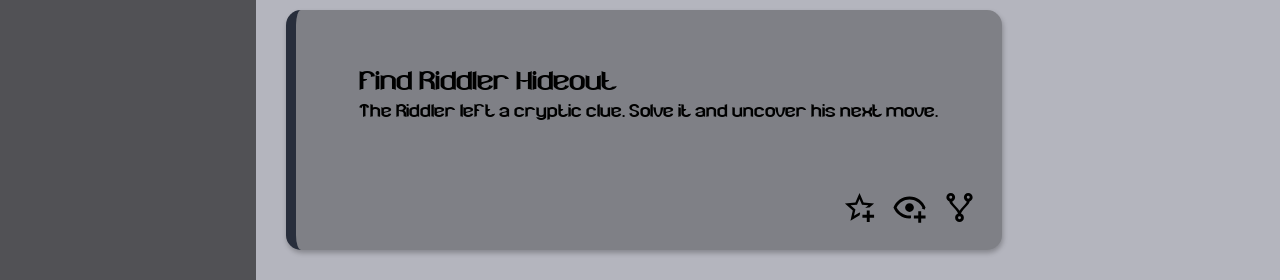
==== commit 9fb33ba5: "completed the project -added fonts -addjusted the position" ====
--- a/index.html
+++ b/index.html
@@ -65,7 +65,7 @@
         </div>
         <div class="main">
             <div class="project">
-                <div class="project_header">Project</div>
+                <div class="project_header">Active Missions</div>
                     <div class="project_list">
                          <div class="project_card">
                             <div class="project_txt">
--- a/style.css
+++ b/style.css
@@ -1,5 +1,5 @@
 /*
-  Josh's Custom CSS Reset
+  Josh"s Custom CSS Reset
   https://www.joshwcomeau.com/css/custom-css-reset/
 */
 *, *::before, *::after {
@@ -33,6 +33,14 @@
 h1, h2, h3, h4, h5, h6 {
   text-wrap: balance;
 }
+@font-face {
+    font-family: "batmanfont";
+    src: url("./fonts/batman-webfont.woff2") format("woff2"),
+         url("./fonts/batman-webfont.woff2") format("woff");
+    font-weight: normal;
+    font-style: normal;
+}
+
 :root{
   --biggest_header:100px;
   --bigger_header: 50px;
@@ -49,6 +57,11 @@
   --small_txt:16px;
   --medium_txt: 20px;
   --shadow: 1px 3px 5px 0px rgba(0,0,0,0.26);
+
+  
+}
+body{
+  font-family: "batmanfont",roboto, 'Times New Roman', Times, serif ,arial;
 }
 .container{
   display: grid;
@@ -240,6 +253,7 @@
 
 .main{
   background-color: var(--bg_color_gray_lightest);
+  padding-left: 50px;
   padding-left: 30px;
 }
 
@@ -308,7 +322,8 @@
   box-shadow: var(--shadow);
 }
 .trending_header{
-  margin-top: 10px;
+  margin-top: 15px;
+  margin-bottom: 10px;
 }
 
 .announcement_part .announcement_subhead{
@@ -344,4 +359,9 @@
     height: var(--bigger_header);
     width: var(--bigger_header);
     border-radius: 50%;
+}
+
+.trending_part p{
+  font-size: var(--small_txt);
+  margin-left: -25px;
 }
